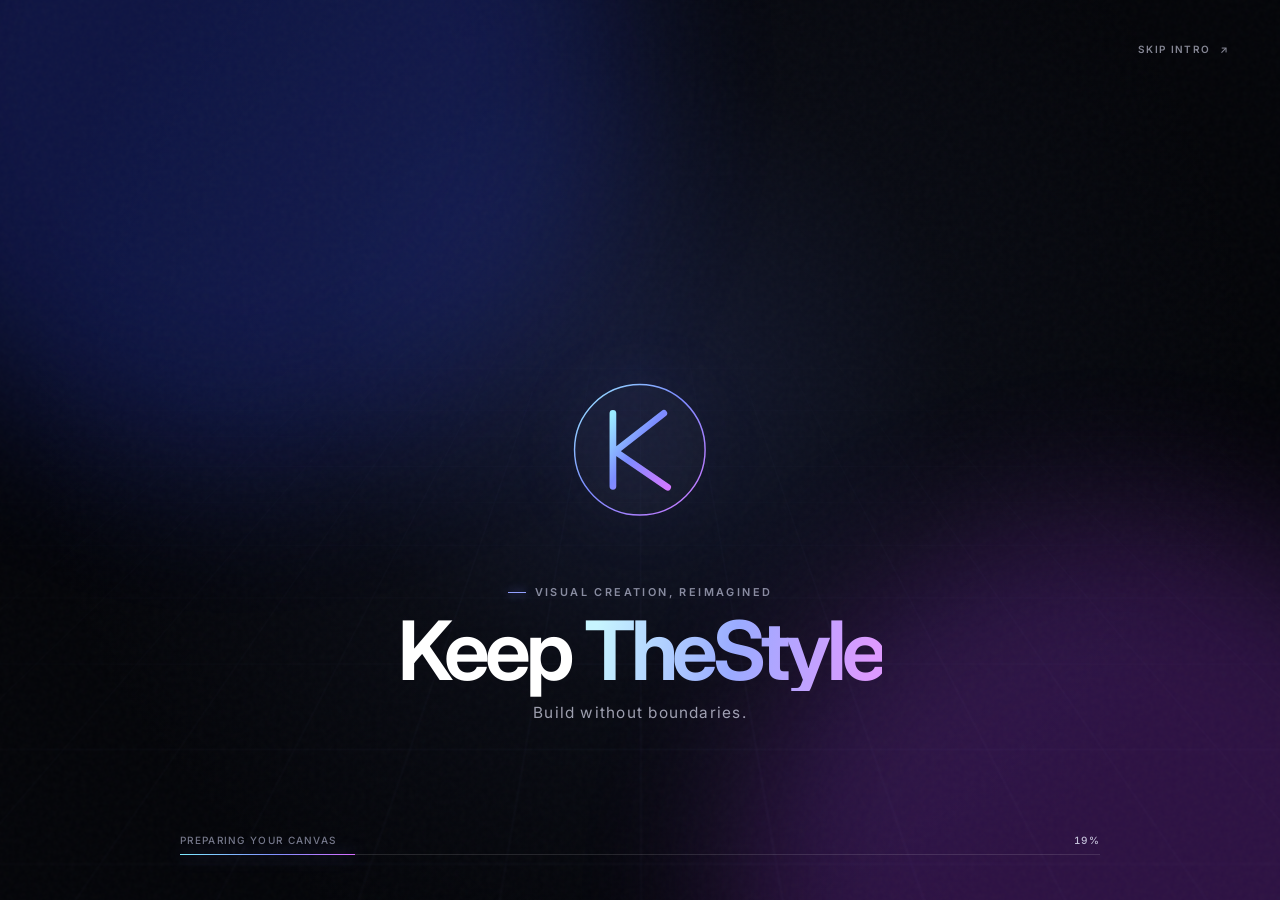
==== intro.html @ bda0c09c "Separate and extend interactive startup intro" ====
<!DOCTYPE html>
<html lang="en">
<head>
    <meta charset="UTF-8">
    <meta name="viewport" content="width=device-width, initial-scale=1.0">
    <title>KeepTheStyle</title>
    <link rel="preconnect" href="https://fonts.googleapis.com">
    <link rel="preconnect" href="https://fonts.gstatic.com" crossorigin>
    <link href="https://fonts.googleapis.com/css2?family=Inter:wght@400;500;600;700&display=swap" rel="stylesheet">
    <link rel="stylesheet" href="css/intro.css?v=1.0.0">
</head>
<body>
    <main id="kts-intro" class="kts-intro" aria-label="KeepTheStyle introduction" aria-live="polite">
        <div class="intro-ambient" aria-hidden="true">
            <span class="intro-orb intro-orb-one"></span>
            <span class="intro-orb intro-orb-two"></span>
            <span class="intro-grid"></span>
            <span class="intro-grain"></span>
        </div>
        <div class="intro-film" aria-hidden="true">
            <svg class="intro-mark" viewBox="0 0 160 160" role="presentation">
                <defs>
                    <linearGradient id="intro-gradient" x1="0" y1="0" x2="1" y2="1">
                        <stop offset="0" stop-color="#9cecff"/>
                        <stop offset=".45" stop-color="#7c8cff"/>
                        <stop offset="1" stop-color="#d278ff"/>
                    </linearGradient>
                </defs>
                <path class="intro-mark-ring" d="M80 12a68 68 0 1 1 0 136 68 68 0 0 1 0-136Z"/>
                <path class="intro-mark-k" d="M52 42v76M54 82l51-40M55 82l54 37"/>
            </svg>
            <div class="intro-frames">
                <span class="intro-frame frame-one"></span>
                <span class="intro-frame frame-two"></span>
                <span class="intro-frame frame-three"></span>
            </div>
        </div>
        <div class="intro-copy">
            <p class="intro-kicker"><span></span> Visual creation, reimagined</p>
            <h1><span>Keep</span><span>TheStyle</span></h1>
            <p class="intro-tagline">Build without boundaries.</p>
        </div>
        <div class="intro-loader" role="status">
            <div class="intro-loader-meta"><span class="intro-status">Preparing your canvas</span><output class="intro-percent">0%</output></div>
            <div class="intro-progress"><span></span></div>
        </div>
        <div class="intro-actions">
            <button class="intro-start" type="button">Get Started <span aria-hidden="true">&#8594;</span></button>
        </div>
        <button class="intro-skip" type="button" aria-label="Skip introduction">Skip intro <span aria-hidden="true">&#8599;</span></button>
    </main>
    <script src="js/intro.js?v=1.0.0"></script>
</body>
</html>
---- css/intro.css ----
* { box-sizing: border-box; margin: 0; padding: 0; }
:root { --intro-progress: 0%; --font-family: 'Inter', sans-serif; }
html, body { width: 100%; min-height: 100%; overflow: hidden; background: #05060a; }
body { font-family: var(--font-family); -webkit-font-smoothing: antialiased; }
.kts-intro { position: fixed; inset: 0; overflow: hidden; display: grid; place-items: center; min-height: 100dvh; color: #f7f8ff; background: #05060a; isolation: isolate; transition: opacity 900ms cubic-bezier(.22,1,.36,1), transform 1100ms cubic-bezier(.22,1,.36,1); }
.kts-intro.is-leaving { opacity: 0; transform: scale(1.025); pointer-events: none; }
.intro-ambient, .intro-film, .intro-copy { position: absolute; inset: 0; }
.intro-ambient { overflow: hidden; background: radial-gradient(circle at 50% 42%,#151a32 0,#090b13 38%,#040509 74%); }
.intro-orb { position: absolute; width: min(62vw,780px); aspect-ratio: 1; border-radius: 50%; filter: blur(80px); opacity: .24; will-change: transform; }
.intro-orb-one { top: -35%; left: -12%; background: #334cff; animation: intro-orbit-one 10s cubic-bezier(.45,.05,.55,.95) infinite alternate; }
.intro-orb-two { right: -18%; bottom: -44%; background: #b142ff; animation: intro-orbit-two 12s cubic-bezier(.45,.05,.55,.95) infinite alternate; }
.intro-grid { position: absolute; inset: -25%; opacity: .16; background-image: linear-gradient(rgba(139,153,255,.14) 1px,transparent 1px),linear-gradient(90deg,rgba(139,153,255,.14) 1px,transparent 1px); background-size: 64px 64px; mask-image: radial-gradient(circle at center,#000 0,transparent 62%); transform: perspective(700px) rotateX(62deg) translateY(24%); animation: intro-grid-drift 10s linear infinite; }
.intro-grain { position: absolute; inset: 0; opacity: .035; background-image: url("data:image/svg+xml,%3Csvg viewBox='0 0 180 180' xmlns='http://www.w3.org/2000/svg'%3E%3Cfilter id='n'%3E%3CfeTurbulence type='fractalNoise' baseFrequency='.9' numOctaves='2' stitchTiles='stitch'/%3E%3C/filter%3E%3Crect width='100%25' height='100%25' filter='url(%23n)' opacity='.8'/%3E%3C/svg%3E"); pointer-events: none; }
.intro-film { display: grid; place-items: center; pointer-events: none; }
.intro-mark { width: clamp(116px,12vw,170px); overflow: visible; filter: drop-shadow(0 0 38px rgba(116,135,255,.28)); will-change: transform; animation: intro-mark-arrive 1.8s cubic-bezier(.16,1,.3,1) both,intro-mark-float 4.8s 1.8s ease-in-out infinite; }
.intro-mark-ring { fill: rgba(255,255,255,.018); stroke: url(#intro-gradient); stroke-width: 1.5; stroke-dasharray: 430; stroke-dashoffset: 430; animation: intro-draw 2.35s .25s cubic-bezier(.4,0,.2,1) forwards; }
.intro-mark-k { fill: none; stroke: url(#intro-gradient); stroke-width: 7; stroke-linecap: round; stroke-linejoin: round; stroke-dasharray: 190; stroke-dashoffset: 190; animation: intro-draw 1.8s .85s cubic-bezier(.4,0,.2,1) forwards; }
.intro-frames { position: absolute; inset: 50% auto auto 50%; width: min(62vw,760px); aspect-ratio: 1.7; transform: translate(-50%,-50%); }
.intro-frame { position: absolute; inset: 0; border: 1px solid rgba(146,157,255,.12); border-radius: 32px; opacity: 0; }
.frame-one { animation: intro-frame-out 4.4s .8s cubic-bezier(.16,1,.3,1) infinite; }
.frame-two { animation: intro-frame-out 4.4s 1.8s cubic-bezier(.16,1,.3,1) infinite; }
.frame-three { animation: intro-frame-out 4.4s 2.8s cubic-bezier(.16,1,.3,1) infinite; }
.intro-copy { top: 50%; right: auto; bottom: auto; left: 50%; width: min(92vw,820px); height: auto; text-align: center; transform: translate(-50%,clamp(98px,15vh,150px)); }
.intro-kicker { display: flex; justify-content: center; align-items: center; gap: 9px; margin: 0 0 12px; color: rgba(225,229,255,.58); font-size: clamp(9px,.85vw,12px); font-weight: 600; letter-spacing: .22em; text-transform: uppercase; opacity: 0; animation: intro-copy-up 1.15s 1.75s cubic-bezier(.16,1,.3,1) forwards; }
.intro-kicker span { width: 18px; height: 1px; background: #93a1ff; box-shadow: 0 0 10px #7485ff; }
.intro-copy h1 { display: flex; justify-content: center; gap: .18em; margin: 0; font-size: clamp(38px,6.4vw,88px); font-weight: 650; line-height: .98; letter-spacing: -.065em; }
.intro-copy h1 span { display: inline-block; opacity: 0; transform: translateY(28px); filter: blur(6px); animation: intro-word-up 1.35s cubic-bezier(.16,1,.3,1) forwards; }
.intro-copy h1 span:first-child { color: #fff; animation-delay: 1.4s; }
.intro-copy h1 span:last-child { color: transparent; background: linear-gradient(100deg,#c7f5ff 5%,#9aabff 50%,#dd9aff 95%); background-clip: text; -webkit-background-clip: text; animation-delay: 1.6s; }
.intro-tagline { margin: 12px 0 0; color: rgba(234,236,255,.66); font-size: clamp(12px,1.2vw,16px); letter-spacing: .08em; opacity: 0; animation: intro-copy-up 1.15s 2.25s cubic-bezier(.16,1,.3,1) forwards; }
.intro-loader { position: absolute; right: clamp(24px,5vw,72px); bottom: clamp(26px,5vh,54px); left: clamp(24px,5vw,72px); margin: auto; max-width: 920px; opacity: 0; transition: opacity 600ms,transform 600ms; animation: intro-copy-up 1s .65s ease forwards; }
.intro-loader.is-complete { opacity: 0; transform: translateY(8px); }
.intro-loader-meta { display: flex; justify-content: space-between; margin-bottom: 9px; color: rgba(221,225,255,.52); font: 500 10px/1 var(--font-family); letter-spacing: .13em; text-transform: uppercase; }
.intro-percent { color: rgba(235,237,255,.8); font-variant-numeric: tabular-nums; }
.intro-progress { height: 1px; overflow: visible; background: rgba(255,255,255,.12); }
.intro-progress span { display: block; width: var(--intro-progress); height: 100%; background: linear-gradient(90deg,#7eeaff,#8290ff 55%,#d66dff); box-shadow: 0 0 16px rgba(133,145,255,.75); transition: width 180ms linear; }
.intro-actions { position: absolute; right: 0; bottom: clamp(32px,6vh,66px); left: 0; display: grid; place-items: center; opacity: 0; visibility: hidden; transform: translateY(18px); transition: opacity 850ms cubic-bezier(.16,1,.3,1),transform 850ms cubic-bezier(.16,1,.3,1),visibility 850ms; }
.intro-actions.is-visible { opacity: 1; visibility: visible; transform: translateY(0); }
.intro-start { min-width: 174px; padding: 14px 22px; border: 1px solid rgba(190,202,255,.36); border-radius: 999px; color: #f8f9ff; background: linear-gradient(135deg,rgba(104,125,255,.36),rgba(180,91,255,.24)); box-shadow: 0 14px 45px rgba(72,83,205,.24),inset 0 1px rgba(255,255,255,.16); backdrop-filter: blur(14px); font: 600 12px/1 var(--font-family); letter-spacing: .1em; text-transform: uppercase; cursor: pointer; transition: transform 300ms cubic-bezier(.16,1,.3,1),border-color 300ms,box-shadow 300ms; }
.intro-start:hover,.intro-start:focus-visible { transform: translateY(-3px) scale(1.025); border-color: rgba(211,220,255,.72); box-shadow: 0 20px 54px rgba(87,99,230,.36),0 0 28px rgba(129,145,255,.16); outline: none; }
.intro-start span { display: inline-block; margin-left: 10px; transition: transform 300ms; }
.intro-start:hover span { transform: translateX(4px); }
.intro-skip { position: absolute; top: clamp(20px,4vh,42px); right: clamp(20px,4vw,54px); padding: 8px 0; border: 0; color: rgba(231,234,255,.56); background: transparent; font: 600 10px/1 var(--font-family); letter-spacing: .13em; text-transform: uppercase; cursor: pointer; transition: color 180ms,transform 180ms; }
.intro-skip:hover,.intro-skip:focus-visible { color: #fff; transform: translateX(-3px); outline: none; }
.intro-skip span { margin-left: 5px; }
@keyframes intro-draw { to { stroke-dashoffset: 0; } }
@keyframes intro-mark-arrive { from { opacity: 0; transform: scale(.72) rotate(-5deg); } to { opacity: 1; transform: scale(1); } }
@keyframes intro-mark-float { 0%,100% { transform: translateY(0); } 50% { transform: translateY(-5px); } }
@keyframes intro-frame-out { 0% { opacity: 0; transform: scale(.18); border-radius: 50%; } 25% { opacity: .48; } 100% { opacity: 0; transform: scale(1); border-radius: 34px; } }
@keyframes intro-word-up { to { opacity: 1; transform: translateY(0); filter: blur(0); } }
@keyframes intro-copy-up { from { opacity: 0; transform: translateY(12px); } to { opacity: 1; transform: translateY(0); } }
@keyframes intro-orbit-one { to { transform: translate3d(16vw,10vh,0) scale(1.15); } }
@keyframes intro-orbit-two { to { transform: translate3d(-14vw,-8vh,0) scale(.9); } }
@keyframes intro-grid-drift { to { background-position: 0 64px,64px 0; } }
@media (max-width:640px) { .intro-copy { transform: translate(-50%,90px); } .intro-copy h1 { flex-direction: column; gap: 0; } .intro-frames { width: 88vw; } }
@media (prefers-reduced-motion:reduce) { .kts-intro *,.kts-intro *::before,.kts-intro *::after { animation-duration:.01ms!important; animation-delay:0ms!important; animation-iteration-count:1!important; } .kts-intro,.intro-actions,.intro-loader { transition-duration:120ms!important; } }
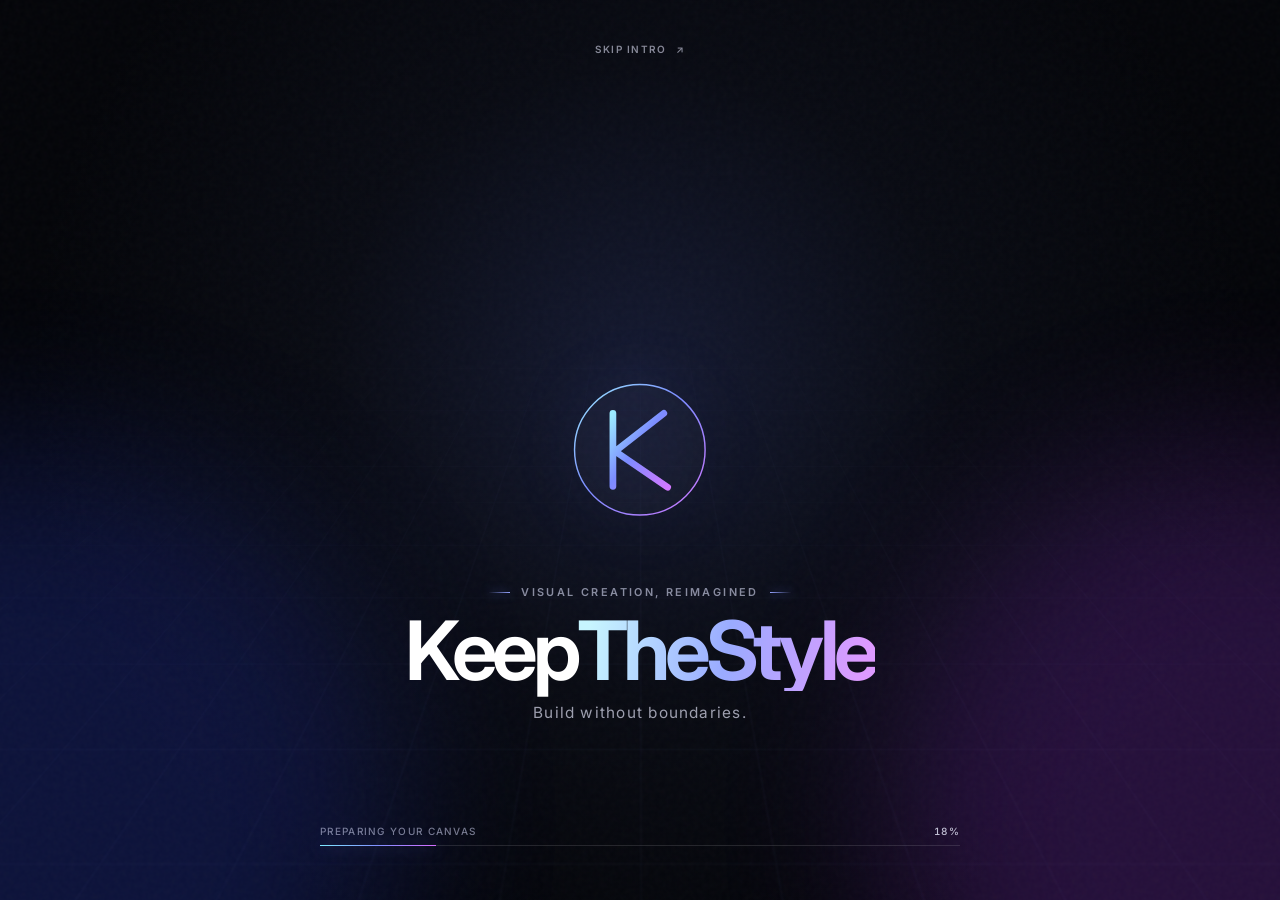
==== commit 5d79135d: "Polish symmetrical intro motion" ====
--- a/intro.html
+++ b/intro.html
@@ -7,7 +7,7 @@
     <link rel="preconnect" href="https://fonts.googleapis.com">
     <link rel="preconnect" href="https://fonts.gstatic.com" crossorigin>
     <link href="https://fonts.googleapis.com/css2?family=Inter:wght@400;500;600;700&display=swap" rel="stylesheet">
-    <link rel="stylesheet" href="css/intro.css?v=1.0.0">
+    <link rel="stylesheet" href="css/intro.css?v=1.1.0">
 </head>
 <body>
     <main id="kts-intro" class="kts-intro" aria-label="KeepTheStyle introduction" aria-live="polite">
@@ -49,6 +49,6 @@
         </div>
         <button class="intro-skip" type="button" aria-label="Skip introduction">Skip intro <span aria-hidden="true">&#8599;</span></button>
     </main>
-    <script src="js/intro.js?v=1.0.0"></script>
+    <script src="js/intro.js?v=1.1.0"></script>
 </body>
 </html>
--- a/css/intro.css
+++ b/css/intro.css
@@ -6,42 +6,46 @@
 .kts-intro.is-leaving { opacity: 0; transform: scale(1.025); pointer-events: none; }
 .intro-ambient, .intro-film, .intro-copy { position: absolute; inset: 0; }
 .intro-ambient { overflow: hidden; background: radial-gradient(circle at 50% 42%,#151a32 0,#090b13 38%,#040509 74%); }
-.intro-orb { position: absolute; width: min(62vw,780px); aspect-ratio: 1; border-radius: 50%; filter: blur(80px); opacity: .24; will-change: transform; }
-.intro-orb-one { top: -35%; left: -12%; background: #334cff; animation: intro-orbit-one 10s cubic-bezier(.45,.05,.55,.95) infinite alternate; }
-.intro-orb-two { right: -18%; bottom: -44%; background: #b142ff; animation: intro-orbit-two 12s cubic-bezier(.45,.05,.55,.95) infinite alternate; }
+.intro-orb { position: absolute; top: 50%; width: min(58vw,740px); aspect-ratio: 1; border-radius: 50%; filter: blur(88px); opacity: .2; will-change: transform; }
+.intro-orb-one { left: -27%; background: #334cff; animation: intro-orbit-one 11s cubic-bezier(.45,.05,.55,.95) infinite alternate; }
+.intro-orb-two { right: -27%; background: #a93dff; animation: intro-orbit-two 11s cubic-bezier(.45,.05,.55,.95) infinite alternate; }
 .intro-grid { position: absolute; inset: -25%; opacity: .16; background-image: linear-gradient(rgba(139,153,255,.14) 1px,transparent 1px),linear-gradient(90deg,rgba(139,153,255,.14) 1px,transparent 1px); background-size: 64px 64px; mask-image: radial-gradient(circle at center,#000 0,transparent 62%); transform: perspective(700px) rotateX(62deg) translateY(24%); animation: intro-grid-drift 10s linear infinite; }
 .intro-grain { position: absolute; inset: 0; opacity: .035; background-image: url("data:image/svg+xml,%3Csvg viewBox='0 0 180 180' xmlns='http://www.w3.org/2000/svg'%3E%3Cfilter id='n'%3E%3CfeTurbulence type='fractalNoise' baseFrequency='.9' numOctaves='2' stitchTiles='stitch'/%3E%3C/filter%3E%3Crect width='100%25' height='100%25' filter='url(%23n)' opacity='.8'/%3E%3C/svg%3E"); pointer-events: none; }
 .intro-film { display: grid; place-items: center; pointer-events: none; }
+.intro-film::before,.intro-film::after { content: ''; position: absolute; top: 50%; left: 50%; z-index: -1; opacity: 0; background: linear-gradient(90deg,transparent,rgba(143,158,255,.25),transparent); transform: translate(-50%,-50%) scaleX(.1); animation: intro-axis-in 2.2s 1s cubic-bezier(.16,1,.3,1) forwards; }
+.intro-film::before { width: min(72vw,920px); height: 1px; }
+.intro-film::after { width: 1px; height: min(72vh,700px); background: linear-gradient(transparent,rgba(143,158,255,.17),transparent); transform: translate(-50%,-50%) scaleY(.1); }
 .intro-mark { width: clamp(116px,12vw,170px); overflow: visible; filter: drop-shadow(0 0 38px rgba(116,135,255,.28)); will-change: transform; animation: intro-mark-arrive 1.8s cubic-bezier(.16,1,.3,1) both,intro-mark-float 4.8s 1.8s ease-in-out infinite; }
 .intro-mark-ring { fill: rgba(255,255,255,.018); stroke: url(#intro-gradient); stroke-width: 1.5; stroke-dasharray: 430; stroke-dashoffset: 430; animation: intro-draw 2.35s .25s cubic-bezier(.4,0,.2,1) forwards; }
 .intro-mark-k { fill: none; stroke: url(#intro-gradient); stroke-width: 7; stroke-linecap: round; stroke-linejoin: round; stroke-dasharray: 190; stroke-dashoffset: 190; animation: intro-draw 1.8s .85s cubic-bezier(.4,0,.2,1) forwards; }
-.intro-frames { position: absolute; inset: 50% auto auto 50%; width: min(62vw,760px); aspect-ratio: 1.7; transform: translate(-50%,-50%); }
+.intro-frames { position: absolute; inset: 50% auto auto 50%; width: min(58vw,720px); aspect-ratio: 1.75; transform: translate(-50%,-50%); }
 .intro-frame { position: absolute; inset: 0; border: 1px solid rgba(146,157,255,.12); border-radius: 32px; opacity: 0; }
 .frame-one { animation: intro-frame-out 4.4s .8s cubic-bezier(.16,1,.3,1) infinite; }
 .frame-two { animation: intro-frame-out 4.4s 1.8s cubic-bezier(.16,1,.3,1) infinite; }
 .frame-three { animation: intro-frame-out 4.4s 2.8s cubic-bezier(.16,1,.3,1) infinite; }
 .intro-copy { top: 50%; right: auto; bottom: auto; left: 50%; width: min(92vw,820px); height: auto; text-align: center; transform: translate(-50%,clamp(98px,15vh,150px)); }
-.intro-kicker { display: flex; justify-content: center; align-items: center; gap: 9px; margin: 0 0 12px; color: rgba(225,229,255,.58); font-size: clamp(9px,.85vw,12px); font-weight: 600; letter-spacing: .22em; text-transform: uppercase; opacity: 0; animation: intro-copy-up 1.15s 1.75s cubic-bezier(.16,1,.3,1) forwards; }
-.intro-kicker span { width: 18px; height: 1px; background: #93a1ff; box-shadow: 0 0 10px #7485ff; }
-.intro-copy h1 { display: flex; justify-content: center; gap: .18em; margin: 0; font-size: clamp(38px,6.4vw,88px); font-weight: 650; line-height: .98; letter-spacing: -.065em; }
+.intro-kicker { display: flex; justify-content: center; align-items: center; gap: 11px; margin: 0 0 12px; color: rgba(225,229,255,.58); font-size: clamp(9px,.85vw,12px); font-weight: 600; letter-spacing: .22em; text-transform: uppercase; opacity: 0; animation: intro-copy-up 1.3s 1.75s cubic-bezier(.16,1,.3,1) forwards; }
+.intro-kicker span,.intro-kicker::after { content: ''; width: 22px; height: 1px; background: linear-gradient(90deg,transparent,#93a1ff); box-shadow: 0 0 10px rgba(116,133,255,.65); }
+.intro-kicker::after { transform: scaleX(-1); }
+.intro-copy h1 { display: flex; justify-content: center; gap: 0; margin: 0; font-size: clamp(38px,6.4vw,88px); font-weight: 650; line-height: .98; letter-spacing: -.065em; }
 .intro-copy h1 span { display: inline-block; opacity: 0; transform: translateY(28px); filter: blur(6px); animation: intro-word-up 1.35s cubic-bezier(.16,1,.3,1) forwards; }
 .intro-copy h1 span:first-child { color: #fff; animation-delay: 1.4s; }
 .intro-copy h1 span:last-child { color: transparent; background: linear-gradient(100deg,#c7f5ff 5%,#9aabff 50%,#dd9aff 95%); background-clip: text; -webkit-background-clip: text; animation-delay: 1.6s; }
 .intro-tagline { margin: 12px 0 0; color: rgba(234,236,255,.66); font-size: clamp(12px,1.2vw,16px); letter-spacing: .08em; opacity: 0; animation: intro-copy-up 1.15s 2.25s cubic-bezier(.16,1,.3,1) forwards; }
-.intro-loader { position: absolute; right: clamp(24px,5vw,72px); bottom: clamp(26px,5vh,54px); left: clamp(24px,5vw,72px); margin: auto; max-width: 920px; opacity: 0; transition: opacity 600ms,transform 600ms; animation: intro-copy-up 1s .65s ease forwards; }
+.intro-loader { position: absolute; right: clamp(24px,5vw,72px); bottom: clamp(30px,6vh,66px); left: clamp(24px,5vw,72px); margin: auto; max-width: 640px; opacity: 0; transition: opacity 750ms cubic-bezier(.16,1,.3,1),transform 750ms cubic-bezier(.16,1,.3,1); animation: intro-copy-up 1.2s .65s cubic-bezier(.16,1,.3,1) forwards; }
 .intro-loader.is-complete { opacity: 0; transform: translateY(8px); }
 .intro-loader-meta { display: flex; justify-content: space-between; margin-bottom: 9px; color: rgba(221,225,255,.52); font: 500 10px/1 var(--font-family); letter-spacing: .13em; text-transform: uppercase; }
 .intro-percent { color: rgba(235,237,255,.8); font-variant-numeric: tabular-nums; }
 .intro-progress { height: 1px; overflow: visible; background: rgba(255,255,255,.12); }
-.intro-progress span { display: block; width: var(--intro-progress); height: 100%; background: linear-gradient(90deg,#7eeaff,#8290ff 55%,#d66dff); box-shadow: 0 0 16px rgba(133,145,255,.75); transition: width 180ms linear; }
+.intro-progress span { display: block; width: var(--intro-progress); height: 100%; background: linear-gradient(90deg,#7eeaff,#8290ff 50%,#d66dff); box-shadow: 0 0 16px rgba(133,145,255,.75); will-change: width; }
 .intro-actions { position: absolute; right: 0; bottom: clamp(32px,6vh,66px); left: 0; display: grid; place-items: center; opacity: 0; visibility: hidden; transform: translateY(18px); transition: opacity 850ms cubic-bezier(.16,1,.3,1),transform 850ms cubic-bezier(.16,1,.3,1),visibility 850ms; }
 .intro-actions.is-visible { opacity: 1; visibility: visible; transform: translateY(0); }
 .intro-start { min-width: 174px; padding: 14px 22px; border: 1px solid rgba(190,202,255,.36); border-radius: 999px; color: #f8f9ff; background: linear-gradient(135deg,rgba(104,125,255,.36),rgba(180,91,255,.24)); box-shadow: 0 14px 45px rgba(72,83,205,.24),inset 0 1px rgba(255,255,255,.16); backdrop-filter: blur(14px); font: 600 12px/1 var(--font-family); letter-spacing: .1em; text-transform: uppercase; cursor: pointer; transition: transform 300ms cubic-bezier(.16,1,.3,1),border-color 300ms,box-shadow 300ms; }
 .intro-start:hover,.intro-start:focus-visible { transform: translateY(-3px) scale(1.025); border-color: rgba(211,220,255,.72); box-shadow: 0 20px 54px rgba(87,99,230,.36),0 0 28px rgba(129,145,255,.16); outline: none; }
 .intro-start span { display: inline-block; margin-left: 10px; transition: transform 300ms; }
 .intro-start:hover span { transform: translateX(4px); }
-.intro-skip { position: absolute; top: clamp(20px,4vh,42px); right: clamp(20px,4vw,54px); padding: 8px 0; border: 0; color: rgba(231,234,255,.56); background: transparent; font: 600 10px/1 var(--font-family); letter-spacing: .13em; text-transform: uppercase; cursor: pointer; transition: color 180ms,transform 180ms; }
-.intro-skip:hover,.intro-skip:focus-visible { color: #fff; transform: translateX(-3px); outline: none; }
+.intro-skip { position: absolute; top: clamp(20px,4vh,42px); left: 50%; padding: 8px 0; border: 0; color: rgba(231,234,255,.56); background: transparent; font: 600 10px/1 var(--font-family); letter-spacing: .13em; text-transform: uppercase; cursor: pointer; transform: translateX(-50%); transition: color 240ms,letter-spacing 300ms; }
+.intro-skip:hover,.intro-skip:focus-visible { color: #fff; letter-spacing: .17em; outline: none; }
 .intro-skip span { margin-left: 5px; }
 @keyframes intro-draw { to { stroke-dashoffset: 0; } }
 @keyframes intro-mark-arrive { from { opacity: 0; transform: scale(.72) rotate(-5deg); } to { opacity: 1; transform: scale(1); } }
@@ -49,8 +53,9 @@
 @keyframes intro-frame-out { 0% { opacity: 0; transform: scale(.18); border-radius: 50%; } 25% { opacity: .48; } 100% { opacity: 0; transform: scale(1); border-radius: 34px; } }
 @keyframes intro-word-up { to { opacity: 1; transform: translateY(0); filter: blur(0); } }
 @keyframes intro-copy-up { from { opacity: 0; transform: translateY(12px); } to { opacity: 1; transform: translateY(0); } }
-@keyframes intro-orbit-one { to { transform: translate3d(16vw,10vh,0) scale(1.15); } }
-@keyframes intro-orbit-two { to { transform: translate3d(-14vw,-8vh,0) scale(.9); } }
+@keyframes intro-orbit-one { from { transform: translate3d(0,-50%,0) scale(.96); } to { transform: translate3d(9vw,-50%,0) scale(1.06); } }
+@keyframes intro-orbit-two { from { transform: translate3d(0,-50%,0) scale(.96); } to { transform: translate3d(-9vw,-50%,0) scale(1.06); } }
 @keyframes intro-grid-drift { to { background-position: 0 64px,64px 0; } }
-@media (max-width:640px) { .intro-copy { transform: translate(-50%,90px); } .intro-copy h1 { flex-direction: column; gap: 0; } .intro-frames { width: 88vw; } }
+@keyframes intro-axis-in { to { opacity: .65; transform: translate(-50%,-50%) scale(1); } }
+@media (max-width:640px) { .intro-copy { transform: translate(-50%,90px); } .intro-copy h1 { font-size: clamp(36px,11vw,62px); } .intro-frames { width: 88vw; } }
 @media (prefers-reduced-motion:reduce) { .kts-intro *,.kts-intro *::before,.kts-intro *::after { animation-duration:.01ms!important; animation-delay:0ms!important; animation-iteration-count:1!important; } .kts-intro,.intro-actions,.intro-loader { transition-duration:120ms!important; } }
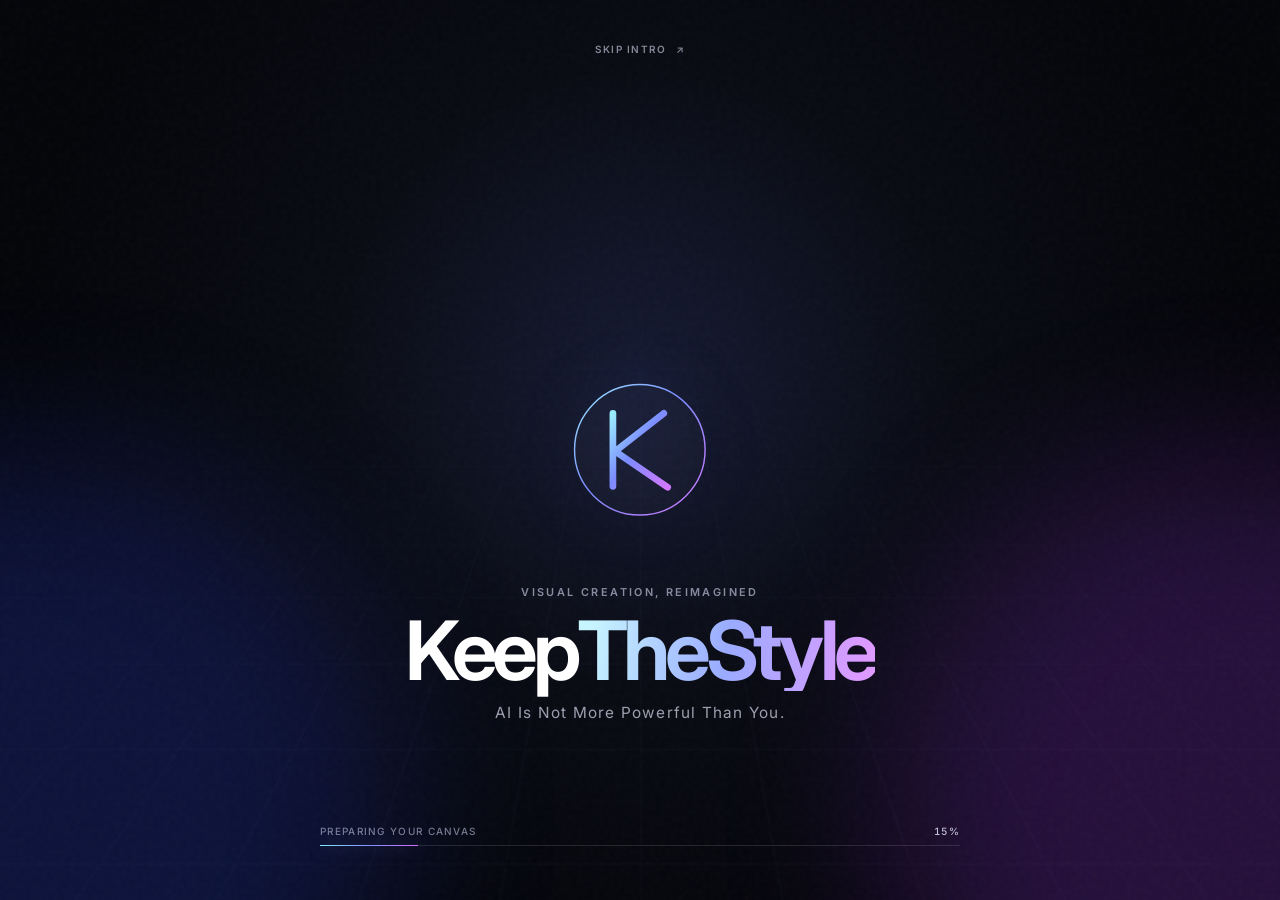
==== commit 944e5210: "Remove intro dash and restore custom tagline" ====
--- a/intro.html
+++ b/intro.html
@@ -7,7 +7,7 @@
     <link rel="preconnect" href="https://fonts.googleapis.com">
     <link rel="preconnect" href="https://fonts.gstatic.com" crossorigin>
     <link href="https://fonts.googleapis.com/css2?family=Inter:wght@400;500;600;700&display=swap" rel="stylesheet">
-    <link rel="stylesheet" href="css/intro.css?v=1.1.0">
+    <link rel="stylesheet" href="css/intro.css?v=1.2.0">
 </head>
 <body>
     <main id="kts-intro" class="kts-intro" aria-label="KeepTheStyle introduction" aria-live="polite">
@@ -36,9 +36,9 @@
             </div>
         </div>
         <div class="intro-copy">
-            <p class="intro-kicker"><span></span> Visual creation, reimagined</p>
+            <p class="intro-kicker">Visual creation, reimagined</p>
             <h1><span>Keep</span><span>TheStyle</span></h1>
-            <p class="intro-tagline">Build without boundaries.</p>
+            <p class="intro-tagline">AI Is Not More Powerful Than You.</p>
         </div>
         <div class="intro-loader" role="status">
             <div class="intro-loader-meta"><span class="intro-status">Preparing your canvas</span><output class="intro-percent">0%</output></div>
--- a/css/intro.css
+++ b/css/intro.css
@@ -12,9 +12,6 @@
 .intro-grid { position: absolute; inset: -25%; opacity: .16; background-image: linear-gradient(rgba(139,153,255,.14) 1px,transparent 1px),linear-gradient(90deg,rgba(139,153,255,.14) 1px,transparent 1px); background-size: 64px 64px; mask-image: radial-gradient(circle at center,#000 0,transparent 62%); transform: perspective(700px) rotateX(62deg) translateY(24%); animation: intro-grid-drift 10s linear infinite; }
 .intro-grain { position: absolute; inset: 0; opacity: .035; background-image: url("data:image/svg+xml,%3Csvg viewBox='0 0 180 180' xmlns='http://www.w3.org/2000/svg'%3E%3Cfilter id='n'%3E%3CfeTurbulence type='fractalNoise' baseFrequency='.9' numOctaves='2' stitchTiles='stitch'/%3E%3C/filter%3E%3Crect width='100%25' height='100%25' filter='url(%23n)' opacity='.8'/%3E%3C/svg%3E"); pointer-events: none; }
 .intro-film { display: grid; place-items: center; pointer-events: none; }
-.intro-film::before,.intro-film::after { content: ''; position: absolute; top: 50%; left: 50%; z-index: -1; opacity: 0; background: linear-gradient(90deg,transparent,rgba(143,158,255,.25),transparent); transform: translate(-50%,-50%) scaleX(.1); animation: intro-axis-in 2.2s 1s cubic-bezier(.16,1,.3,1) forwards; }
-.intro-film::before { width: min(72vw,920px); height: 1px; }
-.intro-film::after { width: 1px; height: min(72vh,700px); background: linear-gradient(transparent,rgba(143,158,255,.17),transparent); transform: translate(-50%,-50%) scaleY(.1); }
 .intro-mark { width: clamp(116px,12vw,170px); overflow: visible; filter: drop-shadow(0 0 38px rgba(116,135,255,.28)); will-change: transform; animation: intro-mark-arrive 1.8s cubic-bezier(.16,1,.3,1) both,intro-mark-float 4.8s 1.8s ease-in-out infinite; }
 .intro-mark-ring { fill: rgba(255,255,255,.018); stroke: url(#intro-gradient); stroke-width: 1.5; stroke-dasharray: 430; stroke-dashoffset: 430; animation: intro-draw 2.35s .25s cubic-bezier(.4,0,.2,1) forwards; }
 .intro-mark-k { fill: none; stroke: url(#intro-gradient); stroke-width: 7; stroke-linecap: round; stroke-linejoin: round; stroke-dasharray: 190; stroke-dashoffset: 190; animation: intro-draw 1.8s .85s cubic-bezier(.4,0,.2,1) forwards; }
@@ -24,9 +21,7 @@
 .frame-two { animation: intro-frame-out 4.4s 1.8s cubic-bezier(.16,1,.3,1) infinite; }
 .frame-three { animation: intro-frame-out 4.4s 2.8s cubic-bezier(.16,1,.3,1) infinite; }
 .intro-copy { top: 50%; right: auto; bottom: auto; left: 50%; width: min(92vw,820px); height: auto; text-align: center; transform: translate(-50%,clamp(98px,15vh,150px)); }
-.intro-kicker { display: flex; justify-content: center; align-items: center; gap: 11px; margin: 0 0 12px; color: rgba(225,229,255,.58); font-size: clamp(9px,.85vw,12px); font-weight: 600; letter-spacing: .22em; text-transform: uppercase; opacity: 0; animation: intro-copy-up 1.3s 1.75s cubic-bezier(.16,1,.3,1) forwards; }
-.intro-kicker span,.intro-kicker::after { content: ''; width: 22px; height: 1px; background: linear-gradient(90deg,transparent,#93a1ff); box-shadow: 0 0 10px rgba(116,133,255,.65); }
-.intro-kicker::after { transform: scaleX(-1); }
+.intro-kicker { margin: 0 0 12px; color: rgba(225,229,255,.58); font-size: clamp(9px,.85vw,12px); font-weight: 600; letter-spacing: .22em; text-align: center; text-transform: uppercase; opacity: 0; animation: intro-copy-up 1.3s 1.75s cubic-bezier(.16,1,.3,1) forwards; }
 .intro-copy h1 { display: flex; justify-content: center; gap: 0; margin: 0; font-size: clamp(38px,6.4vw,88px); font-weight: 650; line-height: .98; letter-spacing: -.065em; }
 .intro-copy h1 span { display: inline-block; opacity: 0; transform: translateY(28px); filter: blur(6px); animation: intro-word-up 1.35s cubic-bezier(.16,1,.3,1) forwards; }
 .intro-copy h1 span:first-child { color: #fff; animation-delay: 1.4s; }
@@ -56,6 +51,5 @@
 @keyframes intro-orbit-one { from { transform: translate3d(0,-50%,0) scale(.96); } to { transform: translate3d(9vw,-50%,0) scale(1.06); } }
 @keyframes intro-orbit-two { from { transform: translate3d(0,-50%,0) scale(.96); } to { transform: translate3d(-9vw,-50%,0) scale(1.06); } }
 @keyframes intro-grid-drift { to { background-position: 0 64px,64px 0; } }
-@keyframes intro-axis-in { to { opacity: .65; transform: translate(-50%,-50%) scale(1); } }
 @media (max-width:640px) { .intro-copy { transform: translate(-50%,90px); } .intro-copy h1 { font-size: clamp(36px,11vw,62px); } .intro-frames { width: 88vw; } }
 @media (prefers-reduced-motion:reduce) { .kts-intro *,.kts-intro *::before,.kts-intro *::after { animation-duration:.01ms!important; animation-delay:0ms!important; animation-iteration-count:1!important; } .kts-intro,.intro-actions,.intro-loader { transition-duration:120ms!important; } }
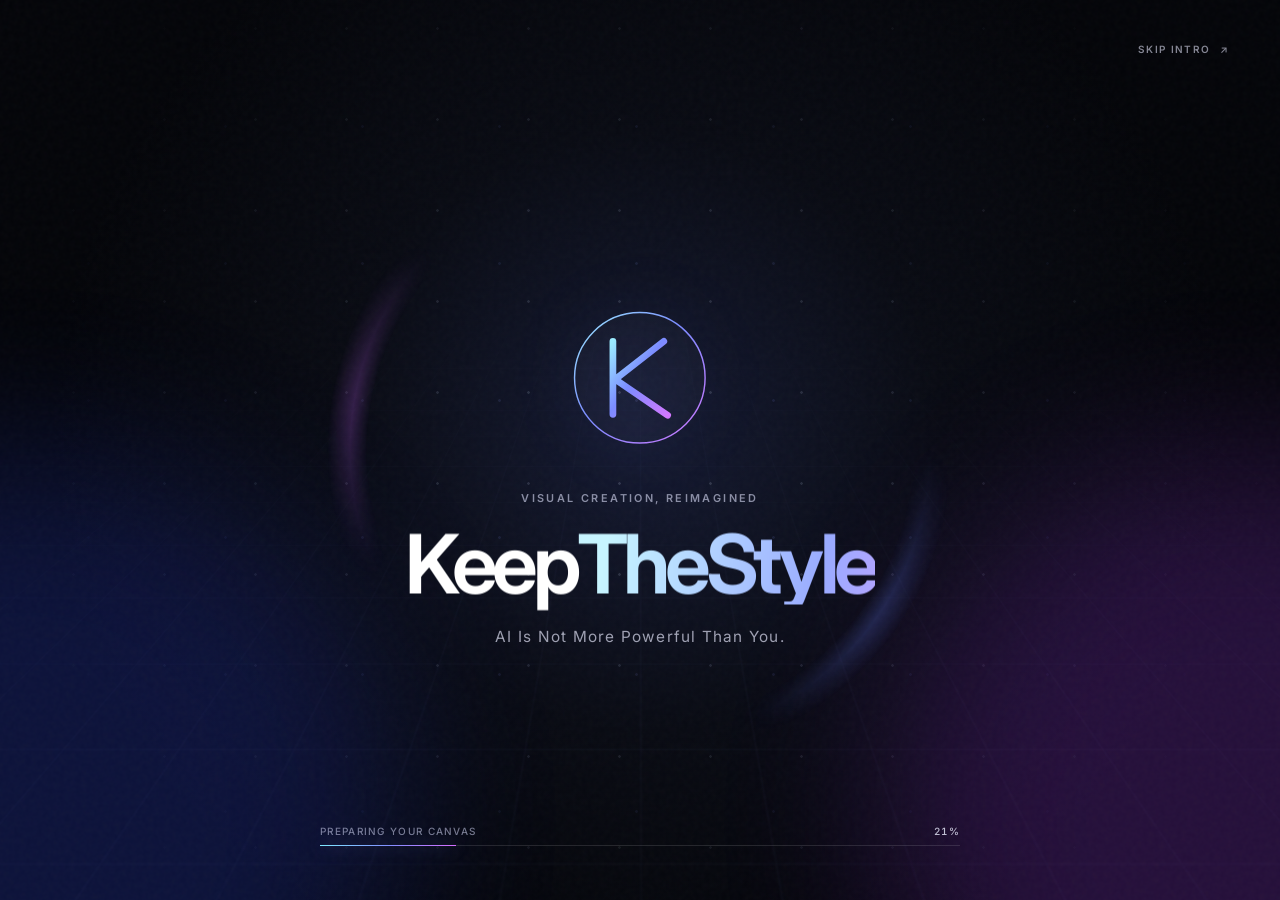
==== commit 07dccc5c: "Center and enrich optimized intro motion" ====
--- a/intro.html
+++ b/intro.html
@@ -7,7 +7,7 @@
     <link rel="preconnect" href="https://fonts.googleapis.com">
     <link rel="preconnect" href="https://fonts.gstatic.com" crossorigin>
     <link href="https://fonts.googleapis.com/css2?family=Inter:wght@400;500;600;700&display=swap" rel="stylesheet">
-    <link rel="stylesheet" href="css/intro.css?v=1.2.0">
+    <link rel="stylesheet" href="css/intro.css?v=1.3.0">
 </head>
 <body>
     <main id="kts-intro" class="kts-intro" aria-label="KeepTheStyle introduction" aria-live="polite">
--- a/css/intro.css
+++ b/css/intro.css
@@ -5,28 +5,30 @@
 .kts-intro { position: fixed; inset: 0; overflow: hidden; display: grid; place-items: center; min-height: 100dvh; color: #f7f8ff; background: #05060a; isolation: isolate; transition: opacity 900ms cubic-bezier(.22,1,.36,1), transform 1100ms cubic-bezier(.22,1,.36,1); }
 .kts-intro.is-leaving { opacity: 0; transform: scale(1.025); pointer-events: none; }
 .intro-ambient, .intro-film, .intro-copy { position: absolute; inset: 0; }
-.intro-ambient { overflow: hidden; background: radial-gradient(circle at 50% 42%,#151a32 0,#090b13 38%,#040509 74%); }
+.intro-ambient { overflow: hidden; background: radial-gradient(circle at 50% 48%,#151a32 0,#090b13 38%,#040509 74%); }
+.intro-ambient::before { content: ''; position: absolute; inset: -12%; opacity: .24; background-image: radial-gradient(circle,rgba(211,225,255,.7) 0 1px,transparent 1.6px),radial-gradient(circle,rgba(138,156,255,.58) 0 1px,transparent 1.7px); background-position: 0 0,37px 29px; background-size: 91px 91px,137px 137px; mask-image: radial-gradient(circle at center,#000,transparent 72%); will-change: transform; animation: intro-particle-drift 18s linear infinite; }
+.intro-ambient::after { content: ''; position: absolute; top: 50%; left: 50%; width: min(68vw,820px); aspect-ratio: 1; border-radius: 50%; opacity: .24; background: conic-gradient(from 20deg,transparent 0 20%,#6682ff 29%,transparent 38% 63%,#c865ff 72%,transparent 81%); filter: blur(18px); mask-image: radial-gradient(circle,transparent 0 47%,#000 50%,transparent 54%); transform: translate(-50%,-50%); will-change: transform; animation: intro-halo-spin 20s linear infinite; }
 .intro-orb { position: absolute; top: 50%; width: min(58vw,740px); aspect-ratio: 1; border-radius: 50%; filter: blur(88px); opacity: .2; will-change: transform; }
 .intro-orb-one { left: -27%; background: #334cff; animation: intro-orbit-one 11s cubic-bezier(.45,.05,.55,.95) infinite alternate; }
 .intro-orb-two { right: -27%; background: #a93dff; animation: intro-orbit-two 11s cubic-bezier(.45,.05,.55,.95) infinite alternate; }
 .intro-grid { position: absolute; inset: -25%; opacity: .16; background-image: linear-gradient(rgba(139,153,255,.14) 1px,transparent 1px),linear-gradient(90deg,rgba(139,153,255,.14) 1px,transparent 1px); background-size: 64px 64px; mask-image: radial-gradient(circle at center,#000 0,transparent 62%); transform: perspective(700px) rotateX(62deg) translateY(24%); animation: intro-grid-drift 10s linear infinite; }
 .intro-grain { position: absolute; inset: 0; opacity: .035; background-image: url("data:image/svg+xml,%3Csvg viewBox='0 0 180 180' xmlns='http://www.w3.org/2000/svg'%3E%3Cfilter id='n'%3E%3CfeTurbulence type='fractalNoise' baseFrequency='.9' numOctaves='2' stitchTiles='stitch'/%3E%3C/filter%3E%3Crect width='100%25' height='100%25' filter='url(%23n)' opacity='.8'/%3E%3C/svg%3E"); pointer-events: none; }
 .intro-film { display: grid; place-items: center; pointer-events: none; }
-.intro-mark { width: clamp(116px,12vw,170px); overflow: visible; filter: drop-shadow(0 0 38px rgba(116,135,255,.28)); will-change: transform; animation: intro-mark-arrive 1.8s cubic-bezier(.16,1,.3,1) both,intro-mark-float 4.8s 1.8s ease-in-out infinite; }
+.intro-mark { width: clamp(116px,12vw,170px); margin-top: clamp(-150px,-16vh,-108px); overflow: visible; filter: drop-shadow(0 0 38px rgba(116,135,255,.28)); will-change: transform,filter; animation: intro-mark-arrive 1.8s cubic-bezier(.16,1,.3,1) both,intro-mark-float 5.6s 1.8s cubic-bezier(.45,.05,.55,.95) infinite; }
 .intro-mark-ring { fill: rgba(255,255,255,.018); stroke: url(#intro-gradient); stroke-width: 1.5; stroke-dasharray: 430; stroke-dashoffset: 430; animation: intro-draw 2.35s .25s cubic-bezier(.4,0,.2,1) forwards; }
 .intro-mark-k { fill: none; stroke: url(#intro-gradient); stroke-width: 7; stroke-linecap: round; stroke-linejoin: round; stroke-dasharray: 190; stroke-dashoffset: 190; animation: intro-draw 1.8s .85s cubic-bezier(.4,0,.2,1) forwards; }
 .intro-frames { position: absolute; inset: 50% auto auto 50%; width: min(58vw,720px); aspect-ratio: 1.75; transform: translate(-50%,-50%); }
 .intro-frame { position: absolute; inset: 0; border: 1px solid rgba(146,157,255,.12); border-radius: 32px; opacity: 0; }
-.frame-one { animation: intro-frame-out 4.4s .8s cubic-bezier(.16,1,.3,1) infinite; }
-.frame-two { animation: intro-frame-out 4.4s 1.8s cubic-bezier(.16,1,.3,1) infinite; }
-.frame-three { animation: intro-frame-out 4.4s 2.8s cubic-bezier(.16,1,.3,1) infinite; }
-.intro-copy { top: 50%; right: auto; bottom: auto; left: 50%; width: min(92vw,820px); height: auto; text-align: center; transform: translate(-50%,clamp(98px,15vh,150px)); }
-.intro-kicker { margin: 0 0 12px; color: rgba(225,229,255,.58); font-size: clamp(9px,.85vw,12px); font-weight: 600; letter-spacing: .22em; text-align: center; text-transform: uppercase; opacity: 0; animation: intro-copy-up 1.3s 1.75s cubic-bezier(.16,1,.3,1) forwards; }
+.frame-one { animation: intro-frame-out 5.2s .8s cubic-bezier(.16,1,.3,1) infinite; }
+.frame-two { animation: intro-frame-out 5.2s 2s cubic-bezier(.16,1,.3,1) infinite; }
+.frame-three { animation: intro-frame-out 5.2s 3.2s cubic-bezier(.16,1,.3,1) infinite; }
+.intro-copy { top: 50%; right: auto; bottom: auto; left: 50%; width: min(92vw,820px); height: auto; text-align: center; transform: translate(-50%,clamp(28px,4.5vh,46px)); }
+.intro-kicker { margin: 0 0 20px; color: rgba(225,229,255,.58); font-size: clamp(9px,.85vw,12px); font-weight: 600; letter-spacing: .22em; text-align: center; text-transform: uppercase; opacity: 0; animation: intro-copy-up 1.3s 1.75s cubic-bezier(.16,1,.3,1) forwards; }
 .intro-copy h1 { display: flex; justify-content: center; gap: 0; margin: 0; font-size: clamp(38px,6.4vw,88px); font-weight: 650; line-height: .98; letter-spacing: -.065em; }
 .intro-copy h1 span { display: inline-block; opacity: 0; transform: translateY(28px); filter: blur(6px); animation: intro-word-up 1.35s cubic-bezier(.16,1,.3,1) forwards; }
 .intro-copy h1 span:first-child { color: #fff; animation-delay: 1.4s; }
-.intro-copy h1 span:last-child { color: transparent; background: linear-gradient(100deg,#c7f5ff 5%,#9aabff 50%,#dd9aff 95%); background-clip: text; -webkit-background-clip: text; animation-delay: 1.6s; }
-.intro-tagline { margin: 12px 0 0; color: rgba(234,236,255,.66); font-size: clamp(12px,1.2vw,16px); letter-spacing: .08em; opacity: 0; animation: intro-copy-up 1.15s 2.25s cubic-bezier(.16,1,.3,1) forwards; }
+.intro-copy h1 span:last-child { color: transparent; background: linear-gradient(100deg,#c7f5ff 5%,#9aabff 38%,#dd9aff 62%,#c7f5ff 95%); background-size: 220% 100%; background-clip: text; -webkit-background-clip: text; animation: intro-word-up 1.35s 1.6s cubic-bezier(.16,1,.3,1) forwards,intro-gradient-flow 5.5s 3s ease-in-out infinite alternate; }
+.intro-tagline { margin: 22px 0 0; color: rgba(234,236,255,.66); font-size: clamp(12px,1.2vw,16px); letter-spacing: .08em; opacity: 0; animation: intro-copy-up 1.15s 2.25s cubic-bezier(.16,1,.3,1) forwards; }
 .intro-loader { position: absolute; right: clamp(24px,5vw,72px); bottom: clamp(30px,6vh,66px); left: clamp(24px,5vw,72px); margin: auto; max-width: 640px; opacity: 0; transition: opacity 750ms cubic-bezier(.16,1,.3,1),transform 750ms cubic-bezier(.16,1,.3,1); animation: intro-copy-up 1.2s .65s cubic-bezier(.16,1,.3,1) forwards; }
 .intro-loader.is-complete { opacity: 0; transform: translateY(8px); }
 .intro-loader-meta { display: flex; justify-content: space-between; margin-bottom: 9px; color: rgba(221,225,255,.52); font: 500 10px/1 var(--font-family); letter-spacing: .13em; text-transform: uppercase; }
@@ -35,21 +37,26 @@
 .intro-progress span { display: block; width: var(--intro-progress); height: 100%; background: linear-gradient(90deg,#7eeaff,#8290ff 50%,#d66dff); box-shadow: 0 0 16px rgba(133,145,255,.75); will-change: width; }
 .intro-actions { position: absolute; right: 0; bottom: clamp(32px,6vh,66px); left: 0; display: grid; place-items: center; opacity: 0; visibility: hidden; transform: translateY(18px); transition: opacity 850ms cubic-bezier(.16,1,.3,1),transform 850ms cubic-bezier(.16,1,.3,1),visibility 850ms; }
 .intro-actions.is-visible { opacity: 1; visibility: visible; transform: translateY(0); }
+.intro-actions.is-visible .intro-start { animation: intro-button-breathe 3.4s 900ms ease-in-out infinite; }
 .intro-start { min-width: 174px; padding: 14px 22px; border: 1px solid rgba(190,202,255,.36); border-radius: 999px; color: #f8f9ff; background: linear-gradient(135deg,rgba(104,125,255,.36),rgba(180,91,255,.24)); box-shadow: 0 14px 45px rgba(72,83,205,.24),inset 0 1px rgba(255,255,255,.16); backdrop-filter: blur(14px); font: 600 12px/1 var(--font-family); letter-spacing: .1em; text-transform: uppercase; cursor: pointer; transition: transform 300ms cubic-bezier(.16,1,.3,1),border-color 300ms,box-shadow 300ms; }
 .intro-start:hover,.intro-start:focus-visible { transform: translateY(-3px) scale(1.025); border-color: rgba(211,220,255,.72); box-shadow: 0 20px 54px rgba(87,99,230,.36),0 0 28px rgba(129,145,255,.16); outline: none; }
 .intro-start span { display: inline-block; margin-left: 10px; transition: transform 300ms; }
 .intro-start:hover span { transform: translateX(4px); }
-.intro-skip { position: absolute; top: clamp(20px,4vh,42px); left: 50%; padding: 8px 0; border: 0; color: rgba(231,234,255,.56); background: transparent; font: 600 10px/1 var(--font-family); letter-spacing: .13em; text-transform: uppercase; cursor: pointer; transform: translateX(-50%); transition: color 240ms,letter-spacing 300ms; }
-.intro-skip:hover,.intro-skip:focus-visible { color: #fff; letter-spacing: .17em; outline: none; }
+.intro-skip { position: absolute; top: clamp(20px,4vh,42px); right: clamp(20px,4vw,54px); padding: 8px 0; border: 0; color: rgba(231,234,255,.56); background: transparent; font: 600 10px/1 var(--font-family); letter-spacing: .13em; text-transform: uppercase; cursor: pointer; transition: color 240ms,transform 300ms; }
+.intro-skip:hover,.intro-skip:focus-visible { color: #fff; transform: translateX(-4px); outline: none; }
 .intro-skip span { margin-left: 5px; }
 @keyframes intro-draw { to { stroke-dashoffset: 0; } }
 @keyframes intro-mark-arrive { from { opacity: 0; transform: scale(.72) rotate(-5deg); } to { opacity: 1; transform: scale(1); } }
-@keyframes intro-mark-float { 0%,100% { transform: translateY(0); } 50% { transform: translateY(-5px); } }
+@keyframes intro-mark-float { 0%,100% { transform: translateY(0) scale(1); filter: drop-shadow(0 0 32px rgba(116,135,255,.24)); } 50% { transform: translateY(-7px) scale(1.018); filter: drop-shadow(0 0 48px rgba(135,150,255,.4)); } }
 @keyframes intro-frame-out { 0% { opacity: 0; transform: scale(.18); border-radius: 50%; } 25% { opacity: .48; } 100% { opacity: 0; transform: scale(1); border-radius: 34px; } }
 @keyframes intro-word-up { to { opacity: 1; transform: translateY(0); filter: blur(0); } }
 @keyframes intro-copy-up { from { opacity: 0; transform: translateY(12px); } to { opacity: 1; transform: translateY(0); } }
 @keyframes intro-orbit-one { from { transform: translate3d(0,-50%,0) scale(.96); } to { transform: translate3d(9vw,-50%,0) scale(1.06); } }
 @keyframes intro-orbit-two { from { transform: translate3d(0,-50%,0) scale(.96); } to { transform: translate3d(-9vw,-50%,0) scale(1.06); } }
 @keyframes intro-grid-drift { to { background-position: 0 64px,64px 0; } }
-@media (max-width:640px) { .intro-copy { transform: translate(-50%,90px); } .intro-copy h1 { font-size: clamp(36px,11vw,62px); } .intro-frames { width: 88vw; } }
+@keyframes intro-particle-drift { to { transform: translate3d(46px,-58px,0); } }
+@keyframes intro-halo-spin { to { transform: translate(-50%,-50%) rotate(360deg); } }
+@keyframes intro-gradient-flow { to { background-position: 100% 50%; } }
+@keyframes intro-button-breathe { 0%,100% { box-shadow: 0 14px 45px rgba(72,83,205,.24),inset 0 1px rgba(255,255,255,.16); } 50% { box-shadow: 0 18px 54px rgba(87,99,230,.38),0 0 26px rgba(129,145,255,.14),inset 0 1px rgba(255,255,255,.2); } }
+@media (max-width:640px) { .intro-mark { margin-top: -132px; } .intro-copy { transform: translate(-50%,32px); } .intro-copy h1 { font-size: clamp(36px,11vw,62px); } .intro-frames { width: 88vw; } }
 @media (prefers-reduced-motion:reduce) { .kts-intro *,.kts-intro *::before,.kts-intro *::after { animation-duration:.01ms!important; animation-delay:0ms!important; animation-iteration-count:1!important; } .kts-intro,.intro-actions,.intro-loader { transition-duration:120ms!important; } }
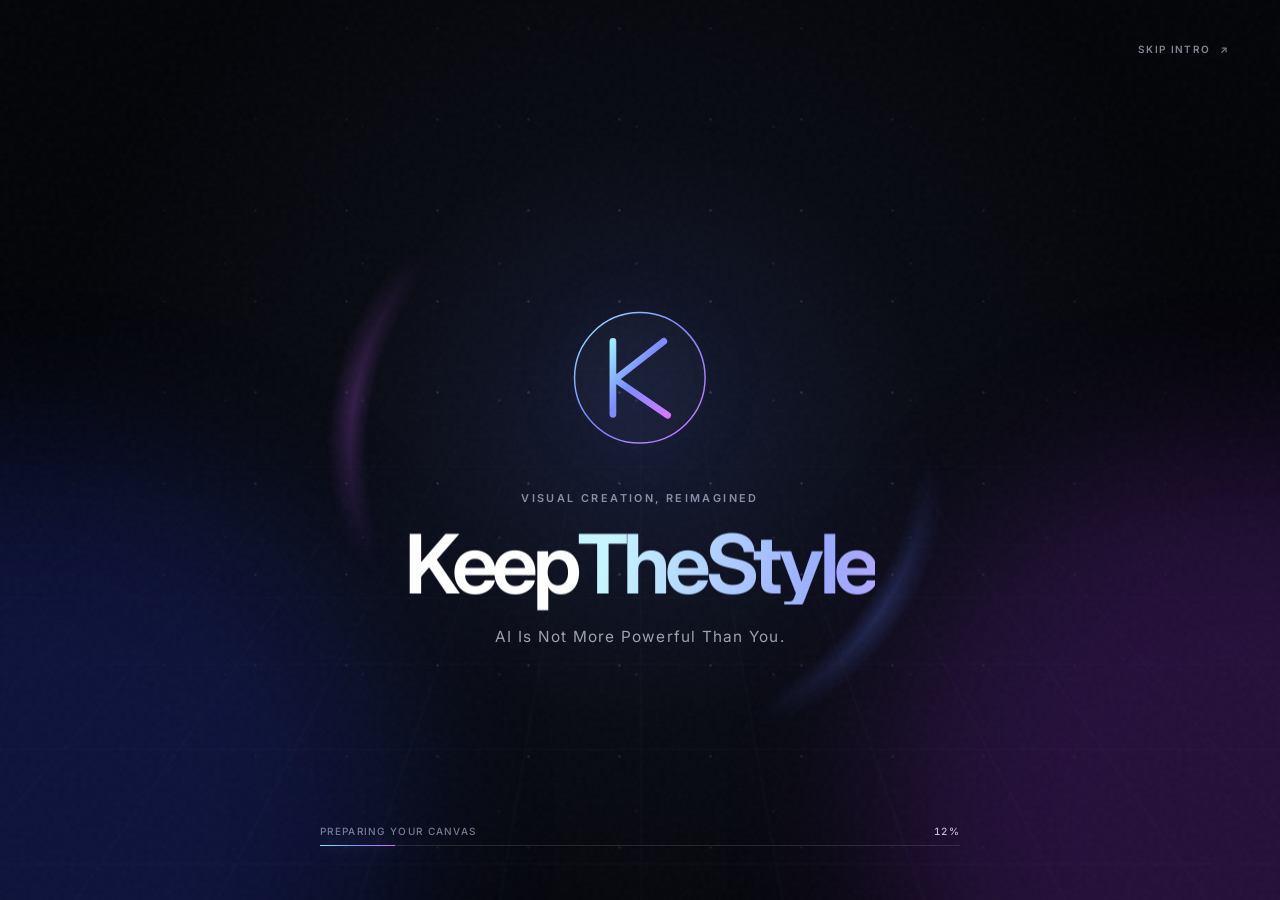
==== commit e8b9161a: "Raise intro get started action" ====
--- a/intro.html
+++ b/intro.html
@@ -7,7 +7,7 @@
     <link rel="preconnect" href="https://fonts.googleapis.com">
     <link rel="preconnect" href="https://fonts.gstatic.com" crossorigin>
     <link href="https://fonts.googleapis.com/css2?family=Inter:wght@400;500;600;700&display=swap" rel="stylesheet">
-    <link rel="stylesheet" href="css/intro.css?v=1.3.0">
+    <link rel="stylesheet" href="css/intro.css?v=1.3.1">
 </head>
 <body>
     <main id="kts-intro" class="kts-intro" aria-label="KeepTheStyle introduction" aria-live="polite">
--- a/css/intro.css
+++ b/css/intro.css
@@ -35,7 +35,7 @@
 .intro-percent { color: rgba(235,237,255,.8); font-variant-numeric: tabular-nums; }
 .intro-progress { height: 1px; overflow: visible; background: rgba(255,255,255,.12); }
 .intro-progress span { display: block; width: var(--intro-progress); height: 100%; background: linear-gradient(90deg,#7eeaff,#8290ff 50%,#d66dff); box-shadow: 0 0 16px rgba(133,145,255,.75); will-change: width; }
-.intro-actions { position: absolute; right: 0; bottom: clamp(32px,6vh,66px); left: 0; display: grid; place-items: center; opacity: 0; visibility: hidden; transform: translateY(18px); transition: opacity 850ms cubic-bezier(.16,1,.3,1),transform 850ms cubic-bezier(.16,1,.3,1),visibility 850ms; }
+.intro-actions { position: absolute; right: 0; bottom: clamp(92px,12vh,126px); left: 0; display: grid; place-items: center; opacity: 0; visibility: hidden; transform: translateY(18px); transition: opacity 850ms cubic-bezier(.16,1,.3,1),transform 850ms cubic-bezier(.16,1,.3,1),visibility 850ms; }
 .intro-actions.is-visible { opacity: 1; visibility: visible; transform: translateY(0); }
 .intro-actions.is-visible .intro-start { animation: intro-button-breathe 3.4s 900ms ease-in-out infinite; }
 .intro-start { min-width: 174px; padding: 14px 22px; border: 1px solid rgba(190,202,255,.36); border-radius: 999px; color: #f8f9ff; background: linear-gradient(135deg,rgba(104,125,255,.36),rgba(180,91,255,.24)); box-shadow: 0 14px 45px rgba(72,83,205,.24),inset 0 1px rgba(255,255,255,.16); backdrop-filter: blur(14px); font: 600 12px/1 var(--font-family); letter-spacing: .1em; text-transform: uppercase; cursor: pointer; transition: transform 300ms cubic-bezier(.16,1,.3,1),border-color 300ms,box-shadow 300ms; }
